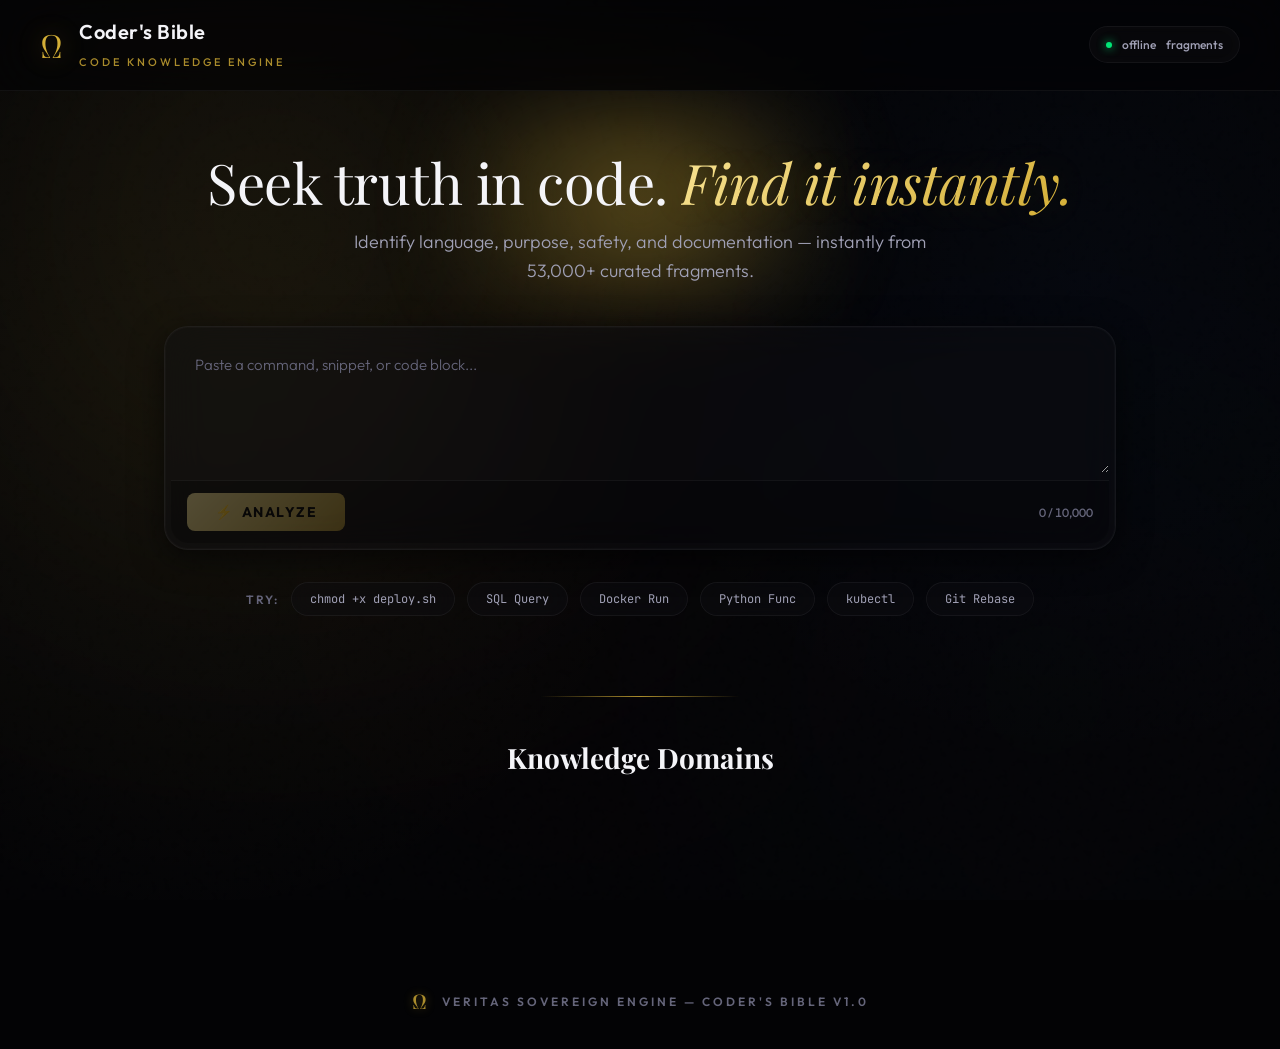
==== index.html @ c809b1ae "Initialize Coder's Bible repository" ====
<!DOCTYPE html>
<html lang="en">
<head>
    <meta charset="UTF-8">
    <meta name="viewport" content="width=device-width, initial-scale=1.0">
    <meta name="description" content="Coder's Bible — Paste any code, command, or snippet. Instantly identify what it is, what ecosystem it belongs to, and how to use it.">
    <title>Coder's Bible — Code Knowledge Engine</title>
    <link rel="preconnect" href="https://fonts.googleapis.com">
    <link rel="preconnect" href="https://fonts.gstatic.com" crossorigin>
    <link href="https://fonts.googleapis.com/css2?family=Inter:wght@300;400;500;600;700&family=Georgia&family=JetBrains+Mono:wght@400;500;600&display=swap" rel="stylesheet">
    <link rel="stylesheet" href="style.css">
</head>
<body>

    <!-- ─── Ambient Background ─── -->
    <div class="ambient-bg">
        <div class="ambient-orb orb-1"></div>
        <div class="ambient-orb orb-2"></div>
        <div class="ambient-orb orb-3"></div>
    </div>

    <!-- ─── Header ─── -->
    <header id="app-header">
        <div class="header-left">
            <span class="omega-mark">Ω</span>
            <div class="header-title">
                <h1>Coder's Bible</h1>
                <span class="header-subtitle">Code Knowledge Engine</span>
            </div>
        </div>
        <div class="header-right">
            <div id="stats-badge" class="stats-badge" title="Knowledge base status">
                <span class="stats-dot"></span>
                <span id="stats-count">—</span> fragments
            </div>
        </div>
    </header>

    <!-- ─── Main Content ─── -->
    <main id="app-main">

        <!-- ─── Hero / Paste Area ─── -->
        <section id="hero-section" class="hero-section">
            <div class="hero-glow"></div>
            <h2 class="hero-heading">Seek truth in code. <span class="gold-text">Find it instantly.</span></h2>
            <p class="hero-sub">Identify language, purpose, safety, and documentation — instantly from 53,000+ curated fragments.</p>

            <div class="input-container" id="input-container">
                <div class="input-glow"></div>
                <textarea
                    id="snippet-input"
                    class="snippet-input"
                    placeholder="Paste a command, snippet, or code block..."
                    spellcheck="false"
                    autocomplete="off"
                    rows="4"
                ></textarea>
                <div class="input-actions">
                    <button id="btn-analyze" class="btn-primary" disabled>
                        <span class="btn-icon">⚡</span>
                        <span class="btn-text">Analyze</span>
                    </button>
                    <button id="btn-clear" class="btn-ghost" style="display:none;">Clear</button>
                    <div id="char-count" class="char-count">0 / 10,000</div>
                </div>
            </div>

            <!-- Quick Examples -->
            <div class="quick-examples">
                <span class="examples-label">Try:</span>
                <button class="example-chip" data-snippet="chmod +x deploy.sh">chmod +x deploy.sh</button>
                <button class="example-chip" data-snippet="SELECT * FROM users WHERE active = 1 ORDER BY created_at DESC LIMIT 10;">SQL Query</button>
                <button class="example-chip" data-snippet="docker run -d --name nginx -p 80:80 -v /data:/usr/share/nginx/html nginx:alpine">Docker Run</button>
                <button class="example-chip" data-snippet="def fibonacci(n):&#10;    if n <= 1:&#10;        return n&#10;    return fibonacci(n-1) + fibonacci(n-2)">Python Func</button>
                <button class="example-chip" data-snippet="kubectl get pods -n production --sort-by='.status.startTime' -o wide">kubectl</button>
                <button class="example-chip" data-snippet="git rebase -i HEAD~5">Git Rebase</button>
            </div>
        </section>

        <!-- ─── Loading Indicator ─── -->
        <div id="loading-indicator" class="loading-indicator" style="display:none;">
            <div class="loading-spinner"></div>
            <span>Analyzing across 53,000+ fragments...</span>
        </div>

        <!-- ─── Results Panel ─── -->
        <section id="results-section" class="results-section" style="display:none;">

            <!-- Language Detection Card -->
            <div id="detection-card" class="result-card detection-card">
                <div class="card-header">
                    <div class="card-icon">🔍</div>
                    <h3>Identification</h3>
                </div>
                <div class="detection-body">
                    <div class="lang-badge-large" id="lang-badge">
                        <span class="lang-name" id="lang-name">—</span>
                        <span class="lang-confidence" id="lang-confidence">—%</span>
                    </div>
                    <div class="detection-meta">
                        <div id="input-preview" class="input-preview"></div>
                        <div id="alternatives" class="alternatives"></div>
                    </div>
                </div>
            </div>

            <!-- Safety Card -->
            <div id="safety-card" class="result-card safety-card">
                <div class="card-header">
                    <div class="card-icon" id="safety-icon">🛡️</div>
                    <h3>Safety Assessment</h3>
                </div>
                <div id="safety-body" class="safety-body"></div>
            </div>

            <!-- Keywords Card -->
            <div id="keywords-card" class="result-card keywords-card">
                <div class="card-header">
                    <div class="card-icon">🏷️</div>
                    <h3>Extracted Keywords</h3>
                </div>
                <div id="keywords-body" class="keywords-body"></div>
            </div>

            <!-- Bible Results -->
            <div id="bible-card" class="result-card bible-card">
                <div class="card-header">
                    <div class="card-icon">📖</div>
                    <h3>Bible References</h3>
                    <span id="result-count" class="result-count"></span>
                </div>
                <div id="bible-results" class="bible-results"></div>
            </div>

        </section>

        <!-- ─── Domain Browser ─── -->
        <section id="domains-section" class="domains-section">
            <h3 class="section-title">Knowledge Domains</h3>
            <div id="domains-grid" class="domains-grid"></div>
        </section>

    </main>

    <!-- ─── Footer ─── -->
    <footer id="app-footer">
        <span class="footer-omega">Ω</span>
        <span>VERITAS Sovereign Engine — Coder's Bible v1.0</span>
    </footer>

    <script src="app.js"></script>
</body>
</html>
---- style.css ----
/* ═══════════════════════════════════════════════════════════
   CODER'S BIBLE — Premium UI Redesign
   VERITAS Gold × Deep Obsidian with Glassmorphism
   ═══════════════════════════════════════════════════════════ */

@import url('https://fonts.googleapis.com/css2?family=Outfit:wght@300;400;500;600;700&family=Playfair+Display:ital,wght@0,400;0,600;1,400&family=JetBrains+Mono:wght@400;500&display=swap');

:root {
    --gold: #D4AF37;
    --gold-dim: #AA8C2C;
    --gold-glow: rgba(212, 175, 55, 0.4);
    --gold-bright: #F9E596;
    --obsidian: #030305;
    
    /* Glass surfaces */
    --surface-1: rgba(15, 15, 22, 0.4);
    --surface-2: rgba(22, 22, 32, 0.5);
    --surface-3: rgba(30, 30, 45, 0.6);
    --surface-4: rgba(40, 40, 60, 0.7);
    
    --border: rgba(212, 175, 55, 0.15);
    --border-hover: rgba(212, 175, 55, 0.4);
    --border-glass: rgba(255, 255, 255, 0.05);
    
    --text-primary: #F4F4F8;
    --text-secondary: #A0A0B5;
    --text-muted: #65657A;
    
    --danger: #FF4D4F;
    --danger-bg: rgba(255, 77, 79, 0.1);
    --safe: #00E676;
    --safe-bg: rgba(0, 230, 118, 0.1);
    --warning: #FFAB00;
    --info: #2979FF;
    
    --radius-sm: 8px;
    --radius-md: 14px;
    --radius-lg: 24px;
    --radius-xl: 32px;
    
    --font-sans: 'Outfit', -apple-system, sans-serif;
    --font-serif: 'Playfair Display', serif;
    --font-mono: 'JetBrains Mono', monospace;
    
    --shadow-sm: 0 4px 12px rgba(0,0,0,0.4);
    --shadow-md: 0 8px 32px rgba(0,0,0,0.6);
    --shadow-lg: 0 16px 64px rgba(0,0,0,0.8);
    --shadow-gold: 0 0 40px rgba(212, 175, 55, 0.15);
    
    --transition: 0.4s cubic-bezier(0.16, 1, 0.3, 1);
}

*, *::before, *::after { box-sizing: border-box; margin: 0; padding: 0; }

html {
    font-size: 16px;
    scroll-behavior: smooth;
    -webkit-font-smoothing: antialiased;
}

body {
    font-family: var(--font-sans);
    background: var(--obsidian);
    color: var(--text-primary);
    min-height: 100vh;
    overflow-x: hidden;
    line-height: 1.6;
    position: relative;
}

/* ─── Advanced Background ─── */
.ambient-bg {
    position: fixed;
    inset: 0;
    pointer-events: none;
    z-index: 0;
    overflow: hidden;
    background: 
        radial-gradient(circle at 15% 50%, rgba(212, 175, 55, 0.05), transparent 40%),
        radial-gradient(circle at 85% 30%, rgba(41, 121, 255, 0.03), transparent 40%);
}

.ambient-bg::after {
    content: '';
    position: absolute;
    inset: 0;
    background-image: url("data:image/svg+xml,%3Csvg viewBox='0 0 200 200' xmlns='http://www.w3.org/2000/svg'%3E%3Cfilter id='noiseFilter'%3E%3CfeTurbulence type='fractalNoise' baseFrequency='0.65' numOctaves='3' stitchTiles='stitch'/%3E%3C/filter%3E%3Crect width='100%25' height='100%25' filter='url(%23noiseFilter)' opacity='0.03'/%3E%3C/svg%3E");
    opacity: 0.4;
    mix-blend-mode: overlay;
}

.ambient-orb {
    position: absolute;
    border-radius: 50%;
    filter: blur(140px);
    opacity: 0.4;
    mix-blend-mode: screen;
}

.orb-1 {
    width: 80vw; height: 80vw;
    max-width: 800px; max-height: 800px;
    background: radial-gradient(circle, var(--gold-glow) 0%, transparent 60%);
    top: -20%; left: -10%;
    animation: drift 30s ease-in-out infinite alternate;
}

.orb-2 {
    width: 60vw; height: 60vw;
    max-width: 600px; max-height: 600px;
    background: radial-gradient(circle, rgba(41, 121, 255, 0.08) 0%, transparent 60%);
    bottom: -10%; right: -5%;
    animation: drift 40s ease-in-out infinite alternate-reverse;
}

.orb-3 {
    width: 40vw; height: 40vw;
    max-width: 400px; max-height: 400px;
    background: radial-gradient(circle, rgba(255, 77, 79, 0.05) 0%, transparent 60%);
    top: 40%; left: 30%;
    animation: drift 25s ease-in-out infinite alternate;
}

@keyframes drift {
    0% { transform: translate(0, 0) scale(1); }
    100% { transform: translate(5%, 5%) scale(1.1); }
}

/* ─── Header ─── */
header {
    position: sticky;
    top: 0;
    z-index: 100;
    display: flex;
    align-items: center;
    justify-content: space-between;
    padding: 16px 40px;
    background: rgba(3, 3, 5, 0.7);
    backdrop-filter: blur(30px) saturate(1.5);
    border-bottom: 1px solid var(--border-glass);
}

.header-left {
    display: flex;
    align-items: center;
    gap: 16px;
}

.omega-mark {
    font-family: var(--font-serif);
    font-size: 32px;
    color: var(--gold);
    text-shadow: 0 0 24px var(--gold-glow);
    line-height: 1;
}

.header-title h1 {
    font-family: var(--font-sans);
    font-size: 20px;
    font-weight: 600;
    color: var(--text-primary);
    letter-spacing: 0.5px;
}

.header-subtitle {
    font-size: 11px;
    color: var(--gold-dim);
    text-transform: uppercase;
    letter-spacing: 3px;
    font-weight: 500;
}

.stats-badge {
    display: flex;
    align-items: center;
    gap: 10px;
    padding: 8px 16px;
    background: var(--surface-1);
    border: 1px solid var(--border-glass);
    border-radius: 100px;
    font-size: 12px;
    font-weight: 500;
    color: var(--text-secondary);
    backdrop-filter: blur(10px);
    box-shadow: inset 0 0 20px rgba(255,255,255,0.02);
}

.stats-dot {
    width: 6px; height: 6px;
    border-radius: 50%;
    background: var(--safe);
    box-shadow: 0 0 10px var(--safe);
    animation: pulse-dot 2s ease-in-out infinite;
}

@keyframes pulse-dot {
    0%, 100% { opacity: 1; transform: scale(1); }
    50% { opacity: 0.5; transform: scale(0.8); }
}

/* ─── Main ─── */
main {
    position: relative;
    z-index: 1;
    max-width: 1000px;
    margin: 0 auto;
    padding: 60px 24px 100px;
}

/* ─── Hero Section ─── */
.hero-section {
    position: relative;
    text-align: center;
    margin-bottom: 60px;
}

.hero-glow {
    position: absolute;
    top: -50px; left: 50%;
    transform: translateX(-50%);
    width: 60%; height: 200px;
    background: radial-gradient(circle, var(--gold-glow) 0%, transparent 70%);
    filter: blur(40px);
    z-index: -1;
    pointer-events: none;
}

.hero-heading {
    font-family: var(--font-serif);
    font-size: 56px;
    font-weight: 400;
    color: var(--text-primary);
    margin-bottom: 16px;
    line-height: 1.1;
    letter-spacing: -0.5px;
}

.gold-text {
    background: linear-gradient(135deg, var(--gold-bright), var(--gold));
    -webkit-background-clip: text;
    -webkit-text-fill-color: transparent;
    text-shadow: 0 0 40px rgba(212, 175, 55, 0.2);
    font-style: italic;
}

.hero-sub {
    font-size: 18px;
    color: var(--text-secondary);
    max-width: 600px;
    margin: 0 auto 40px;
    line-height: 1.6;
    font-weight: 300;
}

/* ─── Input Container ─── */
.input-container {
    position: relative;
    background: var(--surface-1);
    backdrop-filter: blur(20px);
    border: 1px solid var(--border-glass);
    border-radius: var(--radius-lg);
    padding: 6px;
    transition: all var(--transition);
    box-shadow: var(--shadow-md), inset 0 0 0 1px rgba(255,255,255,0.02);
    z-index: 10;
}

.input-glow {
    position: absolute;
    inset: -2px;
    background: linear-gradient(135deg, var(--gold-glow), transparent, rgba(41, 121, 255, 0.2));
    border-radius: calc(var(--radius-lg) + 2px);
    z-index: -1;
    opacity: 0;
    transition: opacity var(--transition);
    filter: blur(10px);
}

.input-container:focus-within .input-glow {
    opacity: 1;
}

.input-container:focus-within {
    border-color: var(--gold);
    box-shadow: var(--shadow-gold), 0 10px 40px rgba(0,0,0,0.5);
    transform: translateY(-2px);
}

.snippet-input {
    width: 100%;
    min-height: 140px;
    max-height: 400px;
    padding: 20px 24px;
    background: transparent;
    border: none;
    outline: none;
    color: var(--text-primary);
    font-family: var(--font-mono);
    font-size: 15px;
    line-height: 1.6;
    resize: vertical;
}

.snippet-input::placeholder {
    color: var(--text-muted);
    font-family: var(--font-sans);
    font-weight: 300;
}

.input-actions {
    display: flex;
    align-items: center;
    gap: 12px;
    padding: 12px 16px;
    border-top: 1px solid var(--border-glass);
    background: rgba(0,0,0,0.2);
    border-bottom-left-radius: calc(var(--radius-lg) - 6px);
    border-bottom-right-radius: calc(var(--radius-lg) - 6px);
}

.btn-primary {
    display: flex;
    align-items: center;
    gap: 8px;
    padding: 10px 28px;
    background: linear-gradient(135deg, var(--gold-bright), var(--gold-dim));
    color: #000;
    border: none;
    border-radius: var(--radius-sm);
    font-family: var(--font-sans);
    font-size: 14px;
    font-weight: 700;
    cursor: pointer;
    transition: all var(--transition);
    text-transform: uppercase;
    letter-spacing: 1.5px;
    box-shadow: 0 4px 16px rgba(212, 175, 55, 0.3);
}

.btn-primary:hover:not(:disabled) {
    transform: translateY(-2px);
    box-shadow: 0 8px 24px rgba(212, 175, 55, 0.5);
    filter: brightness(1.1);
}

.btn-primary:active:not(:disabled) { transform: translateY(0); }
.btn-primary:disabled { opacity: 0.3; cursor: not-allowed; box-shadow: none; }

.btn-ghost {
    padding: 10px 20px;
    background: transparent;
    color: var(--text-secondary);
    border: 1px solid var(--border-glass);
    border-radius: var(--radius-sm);
    font-family: var(--font-sans);
    font-size: 13px;
    font-weight: 500;
    cursor: pointer;
    transition: all var(--transition);
}

.btn-ghost:hover {
    background: var(--surface-3);
    color: var(--text-primary);
    border-color: var(--border);
}

.char-count {
    margin-left: auto;
    font-size: 12px;
    color: var(--text-muted);
    font-variant-numeric: tabular-nums;
    font-weight: 500;
}

/* ─── Quick Examples ─── */
.quick-examples {
    display: flex;
    align-items: center;
    flex-wrap: wrap;
    gap: 12px;
    margin-top: 32px;
    justify-content: center;
}

.examples-label {
    font-size: 12px;
    color: var(--text-muted);
    text-transform: uppercase;
    letter-spacing: 2px;
    font-weight: 600;
}

.example-chip {
    padding: 8px 18px;
    background: var(--surface-1);
    backdrop-filter: blur(10px);
    border: 1px solid var(--border-glass);
    border-radius: 100px;
    color: var(--text-secondary);
    font-family: var(--font-mono);
    font-size: 12px;
    cursor: pointer;
    transition: all var(--transition);
}

.example-chip:hover {
    border-color: var(--gold);
    color: var(--gold-bright);
    background: rgba(212, 175, 55, 0.1);
    transform: translateY(-2px);
    box-shadow: 0 4px 12px rgba(212, 175, 55, 0.15);
}

/* ─── Loading ─── */
.loading-indicator {
    display: flex;
    flex-direction: column;
    align-items: center;
    justify-content: center;
    gap: 16px;
    padding: 40px;
    color: var(--gold);
    font-size: 14px;
    font-weight: 500;
    letter-spacing: 1px;
    animation: pulse 2s infinite;
}

.loading-spinner {
    width: 32px; height: 32px;
    border: 3px solid rgba(212, 175, 55, 0.2);
    border-top-color: var(--gold-bright);
    border-radius: 50%;
    animation: spin 1s cubic-bezier(0.6, 0.2, 0.4, 0.8) infinite;
}

@keyframes spin { to { transform: rotate(360deg); } }
@keyframes pulse { 50% { opacity: 0.6; } }

/* ─── Result Cards ─── */
.results-section {
    display: flex;
    flex-direction: column;
    gap: 24px;
    animation: fadeSlideUp 0.6s cubic-bezier(0.16, 1, 0.3, 1) forwards;
}

@keyframes fadeSlideUp {
    from { opacity: 0; transform: translateY(40px); }
    to { opacity: 1; transform: translateY(0); }
}

.result-card {
    background: var(--surface-1);
    backdrop-filter: blur(20px);
    border: 1px solid var(--border-glass);
    border-radius: var(--radius-lg);
    overflow: hidden;
    transition: all var(--transition);
    box-shadow: var(--shadow-sm);
}

.result-card:hover { 
    border-color: var(--border);
    box-shadow: var(--shadow-md);
    transform: translateY(-2px);
}

.card-header {
    display: flex;
    align-items: center;
    gap: 12px;
    padding: 16px 24px;
    background: rgba(0,0,0,0.2);
    border-bottom: 1px solid var(--border-glass);
}

.card-icon { font-size: 18px; }

.card-header h3 {
    font-family: var(--font-sans);
    font-size: 14px;
    font-weight: 700;
    color: var(--text-primary);
    text-transform: uppercase;
    letter-spacing: 1.5px;
}

/* ─── Detection Card ─── */
.detection-body {
    display: flex;
    align-items: center;
    gap: 32px;
    padding: 24px;
}

.lang-badge-large {
    display: flex;
    flex-direction: column;
    align-items: center;
    justify-content: center;
    gap: 8px;
    padding: 32px;
    border-radius: var(--radius-md);
    background: linear-gradient(180deg, rgba(255,255,255,0.03), transparent);
    border: 1px solid var(--border-glass);
    min-width: 160px;
    box-shadow: inset 0 1px 0 rgba(255,255,255,0.05);
}

.lang-name {
    font-family: var(--font-sans);
    font-size: 28px;
    font-weight: 800;
    color: var(--gold-bright);
    text-shadow: 0 0 20px var(--gold-glow);
    line-height: 1;
}

.lang-confidence {
    font-size: 13px;
    color: var(--text-secondary);
    font-weight: 500;
    text-transform: uppercase;
    letter-spacing: 1px;
}

.detection-meta { flex: 1; min-width: 0; }

.input-preview {
    font-family: var(--font-mono);
    font-size: 13px;
    color: var(--text-secondary);
    background: rgba(0,0,0,0.4);
    padding: 16px;
    border-radius: var(--radius-sm);
    overflow: hidden;
    text-overflow: ellipsis;
    white-space: nowrap;
    margin-bottom: 16px;
    border: 1px solid var(--border-glass);
    box-shadow: inset 0 2px 10px rgba(0,0,0,0.5);
}

.alternatives {
    display: flex;
    gap: 8px;
    flex-wrap: wrap;
}

.alt-badge {
    display: inline-flex;
    align-items: center;
    gap: 6px;
    padding: 6px 14px;
    border-radius: 100px;
    background: var(--surface-3);
    font-size: 12px;
    font-weight: 500;
    color: var(--text-secondary);
    border: 1px solid var(--border-glass);
}

/* ─── Safety Card ─── */
.safety-body { padding: 24px; }

.safety-status {
    display: flex;
    align-items: center;
    gap: 12px;
    padding: 16px 20px;
    border-radius: var(--radius-md);
    font-size: 15px;
    font-weight: 600;
    letter-spacing: 0.5px;
}

.safety-status.safe {
    background: var(--safe-bg);
    color: var(--safe);
    border: 1px solid rgba(0, 230, 118, 0.2);
    box-shadow: 0 0 20px rgba(0, 230, 118, 0.1);
}

.safety-status.danger {
    background: var(--danger-bg);
    color: var(--danger);
    border: 1px solid rgba(255, 77, 79, 0.2);
    box-shadow: 0 0 20px rgba(255, 77, 79, 0.1);
}

.safety-status.neutral {
    background: var(--surface-2);
    color: var(--text-primary);
    border: 1px solid var(--border-glass);
}

.safety-warnings {
    margin-top: 16px;
    display: flex;
    flex-direction: column;
    gap: 8px;
}

.warning-item {
    display: flex;
    align-items: flex-start;
    gap: 12px;
    padding: 12px 16px;
    background: rgba(255, 77, 79, 0.05);
    border-radius: var(--radius-sm);
    font-size: 14px;
    color: #ff8f8f;
    border-left: 4px solid var(--danger);
}

/* ─── Keywords Card ─── */
.keywords-body {
    padding: 24px;
    display: flex;
    flex-wrap: wrap;
    gap: 10px;
}

.keyword-tag {
    padding: 6px 16px;
    border-radius: 100px;
    background: rgba(212, 175, 55, 0.05);
    border: 1px solid var(--border);
    font-family: var(--font-mono);
    font-size: 13px;
    color: var(--gold-bright);
    transition: all var(--transition);
}

.keyword-tag:hover {
    background: var(--gold);
    color: #000;
    box-shadow: 0 0 15px var(--gold-glow);
    transform: scale(1.05);
}

/* ─── Bible Results ─── */
.result-count {
    margin-left: auto;
    font-size: 13px;
    color: var(--gold-dim);
    font-weight: 600;
    background: rgba(212, 175, 55, 0.1);
    padding: 4px 12px;
    border-radius: 100px;
}

.bible-results {
    display: flex;
    flex-direction: column;
}

.bible-item {
    display: flex;
    flex-direction: column;
    gap: 10px;
    padding: 20px 24px;
    border-bottom: 1px solid var(--border-glass);
    transition: background var(--transition);
}

.bible-item:last-child { border-bottom: none; }
.bible-item:hover { background: rgba(255,255,255,0.02); }

.bible-item-header {
    display: flex;
    align-items: center;
    gap: 12px;
}

.bible-source {
    font-family: var(--font-mono);
    font-size: 13px;
    color: var(--gold-bright);
    font-weight: 500;
    overflow: hidden;
    text-overflow: ellipsis;
    white-space: nowrap;
    max-width: 500px;
}

.bible-tier {
    padding: 2px 10px;
    border-radius: 100px;
    font-size: 11px;
    font-weight: 800;
    text-transform: uppercase;
    letter-spacing: 1px;
}

.tier-A { background: rgba(0, 230, 118, 0.15); color: var(--safe); box-shadow: 0 0 10px rgba(0,230,118,0.1); }
.tier-B { background: rgba(41, 121, 255, 0.15); color: var(--info); }
.tier-C { background: rgba(255, 171, 0, 0.15); color: var(--warning); }
.tier-D { background: rgba(255, 77, 79, 0.15); color: var(--danger); }

.bible-content {
    font-family: var(--font-mono);
    font-size: 13px;
    color: var(--text-secondary);
    line-height: 1.6;
    background: rgba(0,0,0,0.3);
    padding: 16px;
    border-radius: var(--radius-sm);
    border: 1px solid var(--border-glass);
}

.bible-relevance {
    font-size: 12px;
    color: var(--text-muted);
    font-variant-numeric: tabular-nums;
    font-weight: 600;
    margin-left: auto;
}

/* ─── Domains Section ─── */
.domains-section {
    margin-top: 80px;
    padding-top: 40px;
    position: relative;
}

.domains-section::before {
    content: '';
    position: absolute;
    top: 0; left: 50%;
    transform: translateX(-50%);
    width: 200px; height: 1px;
    background: linear-gradient(90deg, transparent, var(--gold-dim), transparent);
}

.section-title {
    font-family: var(--font-serif);
    font-size: 28px;
    color: var(--text-primary);
    margin-bottom: 32px;
    text-align: center;
}

.domains-grid {
    display: grid;
    grid-template-columns: repeat(auto-fill, minmax(180px, 1fr));
    gap: 16px;
}

.domain-card {
    display: flex;
    align-items: center;
    gap: 12px;
    padding: 16px 20px;
    background: var(--surface-1);
    backdrop-filter: blur(10px);
    border: 1px solid var(--border-glass);
    border-radius: var(--radius-md);
    cursor: pointer;
    transition: all var(--transition);
}

.domain-card:hover {
    border-color: var(--gold-dim);
    transform: translateY(-4px) scale(1.02);
    box-shadow: 0 10px 20px rgba(0,0,0,0.5), inset 0 0 0 1px rgba(212,175,55,0.1);
    background: var(--surface-2);
}

.domain-dot {
    width: 10px; height: 10px;
    border-radius: 50%;
    flex-shrink: 0;
}

.domain-name {
    font-size: 14px;
    font-weight: 600;
    color: var(--text-primary);
}

.domain-count {
    margin-left: auto;
    font-size: 12px;
    color: var(--text-muted);
    font-variant-numeric: tabular-nums;
    font-weight: 500;
}

/* ─── Footer ─── */
footer {
    display: flex;
    align-items: center;
    justify-content: center;
    gap: 12px;
    padding: 32px;
    color: var(--text-muted);
    font-size: 12px;
    text-transform: uppercase;
    letter-spacing: 3px;
    font-weight: 600;
    margin-top: 40px;
}

.footer-omega {
    font-family: var(--font-serif);
    font-size: 20px;
    color: var(--gold-dim);
    text-shadow: 0 0 10px var(--gold-glow);
}

/* ─── Responsive ─── */
@media (max-width: 768px) {
    main { padding: 40px 16px 80px; }
    .hero-heading { font-size: 40px; }
    .detection-body { flex-direction: column; text-align: center; }
    .domains-grid { grid-template-columns: repeat(auto-fill, minmax(140px, 1fr)); }
    header { padding: 16px 24px; }
}

/* ─── Scrollbar ─── */
::-webkit-scrollbar { width: 8px; }
::-webkit-scrollbar-track { background: var(--obsidian); }
::-webkit-scrollbar-thumb {
    background: var(--surface-4);
    border-radius: 4px;
}
::-webkit-scrollbar-thumb:hover { background: var(--gold-dim); }

/* ─── Selection ─── */
::selection {
    background: rgba(212, 175, 55, 0.3);
    color: #fff;
}
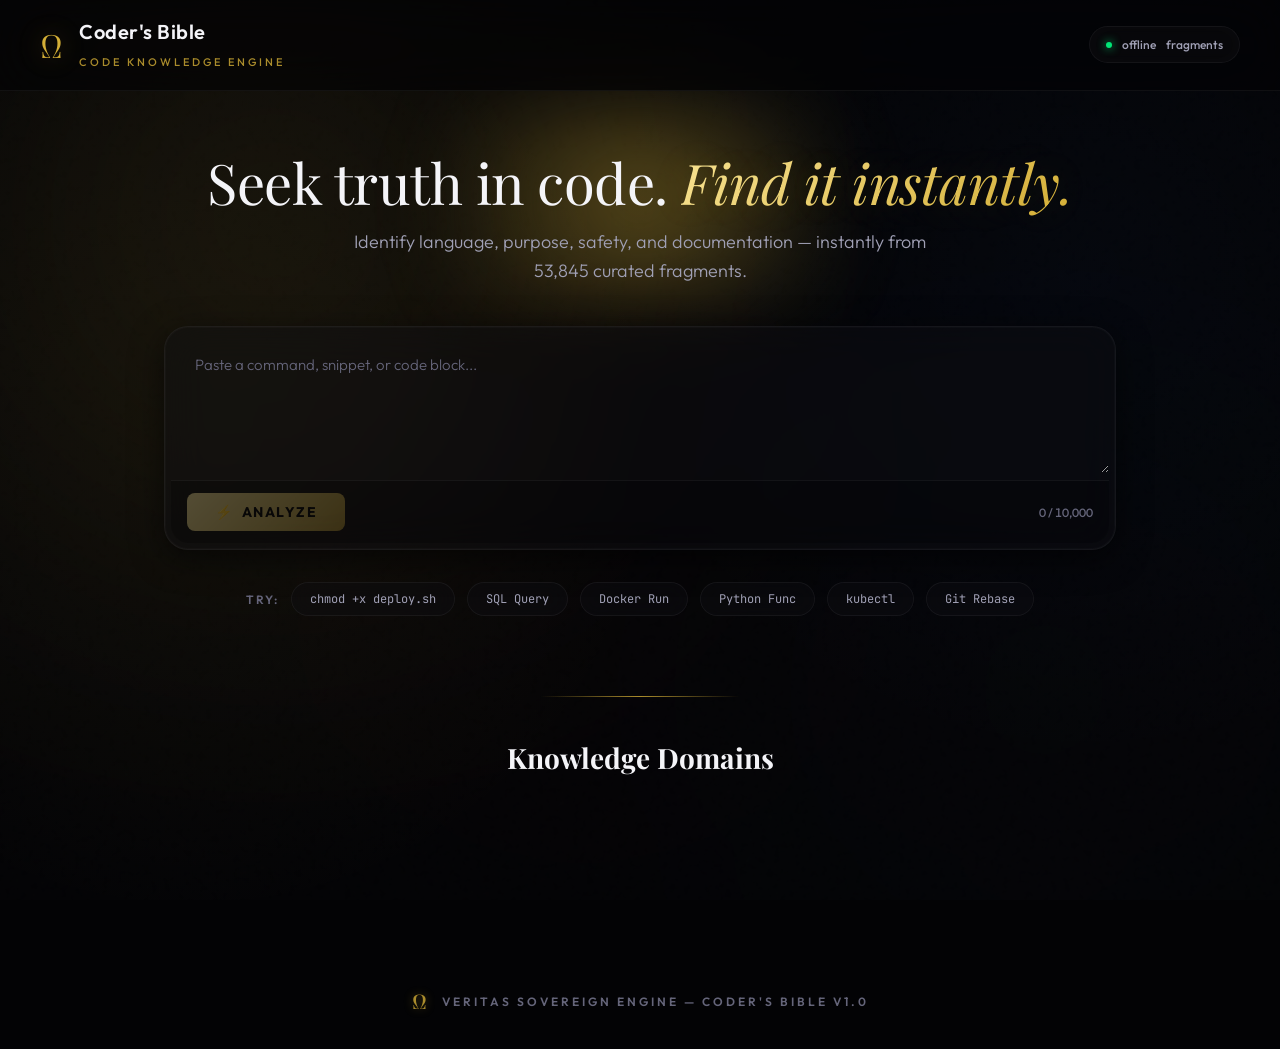
==== commit 04e8f365: "Hydrate Terraform, SQL, Swift, Bash, Git data" ====
--- a/index.html
+++ b/index.html
@@ -43,7 +43,7 @@
         <section id="hero-section" class="hero-section">
             <div class="hero-glow"></div>
             <h2 class="hero-heading">Seek truth in code. <span class="gold-text">Find it instantly.</span></h2>
-            <p class="hero-sub">Identify language, purpose, safety, and documentation — instantly from 53,000+ curated fragments.</p>
+            <p class="hero-sub">Identify language, purpose, safety, and documentation — instantly from 53,845 curated fragments.</p>
 
             <div class="input-container" id="input-container">
                 <div class="input-glow"></div>
@@ -80,7 +80,7 @@
         <!-- ─── Loading Indicator ─── -->
         <div id="loading-indicator" class="loading-indicator" style="display:none;">
             <div class="loading-spinner"></div>
-            <span>Analyzing across 53,000+ fragments...</span>
+            <span>Analyzing across 53,845 fragments...</span>
         </div>
 
         <!-- ─── Results Panel ─── -->
@@ -97,11 +97,21 @@
                         <span class="lang-name" id="lang-name">—</span>
                         <span class="lang-confidence" id="lang-confidence">—%</span>
                     </div>
+                    <div id="lang-reasoning" class="lang-reasoning" style="margin-top: 10px; font-size: 13px; color: var(--text-muted); padding-left: 10px; border-left: 2px solid var(--accent-gold);"></div>
                     <div class="detection-meta">
                         <div id="input-preview" class="input-preview"></div>
                         <div id="alternatives" class="alternatives"></div>
                     </div>
                 </div>
+            </div>
+
+            <!-- Breakdown Card -->
+            <div id="breakdown-card" class="result-card breakdown-card" style="display: none;">
+                <div class="card-header">
+                    <div class="card-icon">🧩</div>
+                    <h3>Semantic Decomposition</h3>
+                </div>
+                <div id="breakdown-body" class="breakdown-body" style="display: flex; flex-direction: column; gap: 8px;"></div>
             </div>
 
             <!-- Safety Card -->
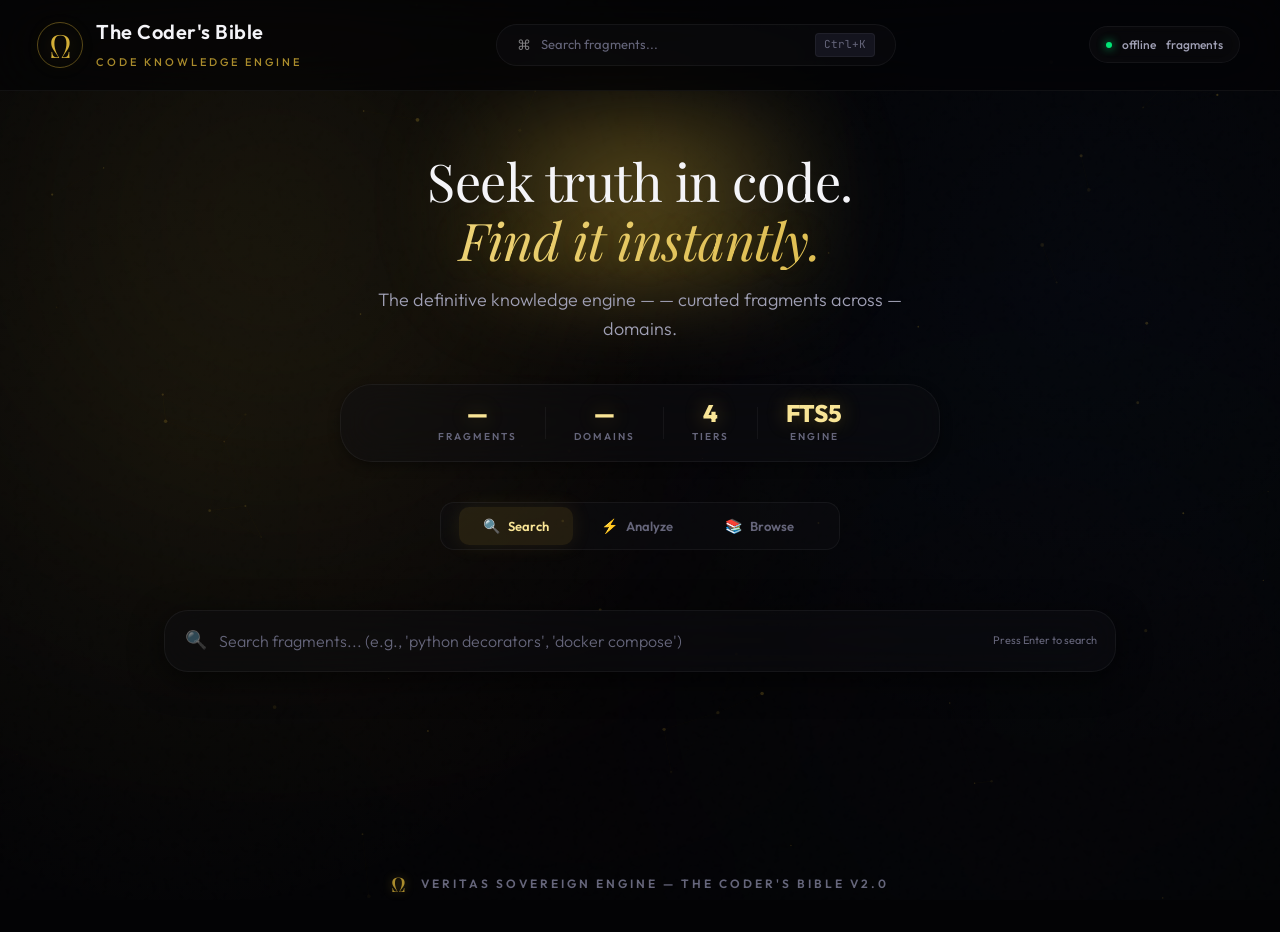
==== commit 09ea0486: "Auto-sync VERITAS session updates" ====
--- a/index.html
+++ b/index.html
@@ -3,14 +3,17 @@
 <head>
     <meta charset="UTF-8">
     <meta name="viewport" content="width=device-width, initial-scale=1.0">
-    <meta name="description" content="Coder's Bible — Paste any code, command, or snippet. Instantly identify what it is, what ecosystem it belongs to, and how to use it.">
-    <title>Coder's Bible — Code Knowledge Engine</title>
+    <meta name="description" content="The Coder's Bible — 67,000+ curated code fragments across 28 domains. Search, analyze, and explore the definitive developer knowledge engine.">
+    <title>The Coder's Bible — Code Knowledge Engine</title>
     <link rel="preconnect" href="https://fonts.googleapis.com">
     <link rel="preconnect" href="https://fonts.gstatic.com" crossorigin>
-    <link href="https://fonts.googleapis.com/css2?family=Inter:wght@300;400;500;600;700&family=Georgia&family=JetBrains+Mono:wght@400;500;600&display=swap" rel="stylesheet">
+    <link href="https://fonts.googleapis.com/css2?family=Inter:wght@300;400;500;600;700;800;900&family=Playfair+Display:ital,wght@0,400;0,600;0,700;1,400&family=JetBrains+Mono:wght@400;500;600&display=swap" rel="stylesheet">
     <link rel="stylesheet" href="style.css">
 </head>
 <body>
+
+    <!-- ─── Canvas Particle Background ─── -->
+    <canvas id="particle-canvas" class="particle-canvas"></canvas>
 
     <!-- ─── Ambient Background ─── -->
     <div class="ambient-bg">
@@ -22,10 +25,20 @@
     <!-- ─── Header ─── -->
     <header id="app-header">
         <div class="header-left">
-            <span class="omega-mark">Ω</span>
+            <div class="logo-mark" id="logo-mark">
+                <span class="omega-mark">Ω</span>
+                <div class="logo-ring"></div>
+            </div>
             <div class="header-title">
-                <h1>Coder's Bible</h1>
+                <h1>The Coder's Bible</h1>
                 <span class="header-subtitle">Code Knowledge Engine</span>
+            </div>
+        </div>
+        <div class="header-center">
+            <div class="command-trigger" id="cmd-trigger" title="Quick Search (Ctrl+K)">
+                <span class="cmd-icon">⌘</span>
+                <span class="cmd-text">Search fragments...</span>
+                <kbd class="cmd-kbd">Ctrl+K</kbd>
             </div>
         </div>
         <div class="header-right">
@@ -36,15 +49,98 @@
         </div>
     </header>
 
+    <!-- ─── Command Palette Modal ─── -->
+    <div id="cmd-palette" class="cmd-palette" style="display:none;">
+        <div class="cmd-overlay"></div>
+        <div class="cmd-dialog">
+            <div class="cmd-search-bar">
+                <span class="cmd-search-icon">🔍</span>
+                <input id="cmd-input" type="text" class="cmd-search-input" placeholder="Search across all domains..." autocomplete="off" spellcheck="false">
+                <kbd class="cmd-esc">ESC</kbd>
+            </div>
+            <div id="cmd-results" class="cmd-results">
+                <div class="cmd-empty">Type to search 67,000+ code fragments</div>
+            </div>
+        </div>
+    </div>
+
     <!-- ─── Main Content ─── -->
     <main id="app-main">
 
-        <!-- ─── Hero / Paste Area ─── -->
+        <!-- ─── Hero Section ─── -->
         <section id="hero-section" class="hero-section">
             <div class="hero-glow"></div>
-            <h2 class="hero-heading">Seek truth in code. <span class="gold-text">Find it instantly.</span></h2>
-            <p class="hero-sub">Identify language, purpose, safety, and documentation — instantly from 53,845 curated fragments.</p>
-
+            <h2 class="hero-heading">
+                <span class="hero-line-1">Seek truth in code.</span>
+                <span class="hero-line-2 gold-text">Find it instantly.</span>
+            </h2>
+            <p class="hero-sub">
+                The definitive knowledge engine — <span id="hero-frag-count" class="counter-animated">—</span> curated fragments across <span id="hero-domain-count" class="counter-animated">—</span> domains.
+            </p>
+
+            <!-- ─── Stats Ribbon ─── -->
+            <div class="stats-ribbon" id="stats-ribbon">
+                <div class="stat-cell">
+                    <span class="stat-value" id="stat-total">—</span>
+                    <span class="stat-label">Fragments</span>
+                </div>
+                <div class="stat-divider"></div>
+                <div class="stat-cell">
+                    <span class="stat-value" id="stat-domains">—</span>
+                    <span class="stat-label">Domains</span>
+                </div>
+                <div class="stat-divider"></div>
+                <div class="stat-cell">
+                    <span class="stat-value" id="stat-tiers">4</span>
+                    <span class="stat-label">Tiers</span>
+                </div>
+                <div class="stat-divider"></div>
+                <div class="stat-cell">
+                    <span class="stat-value">FTS5</span>
+                    <span class="stat-label">Engine</span>
+                </div>
+            </div>
+
+            <!-- ─── Tab Switcher ─── -->
+            <div class="tab-switcher" id="tab-switcher">
+                <button class="tab-btn active" data-tab="search" id="tab-search-btn">
+                    <span class="tab-icon">🔍</span> Search
+                </button>
+                <button class="tab-btn" data-tab="analyze" id="tab-analyze-btn">
+                    <span class="tab-icon">⚡</span> Analyze
+                </button>
+                <button class="tab-btn" data-tab="browse" id="tab-browse-btn">
+                    <span class="tab-icon">📚</span> Browse
+                </button>
+                <div class="tab-indicator" id="tab-indicator"></div>
+            </div>
+        </section>
+
+        <!-- ═══════ TAB: SEARCH ═══════ -->
+        <section id="tab-search" class="tab-panel active">
+            <div class="search-container" id="search-container">
+                <div class="search-glow"></div>
+                <div class="search-icon-wrap">🔍</div>
+                <input
+                    id="search-input"
+                    class="search-input"
+                    type="text"
+                    placeholder="Search fragments... (e.g., 'python decorators', 'docker compose')"
+                    autocomplete="off"
+                    spellcheck="false"
+                >
+                <div class="search-meta">
+                    <span id="search-result-count" class="search-count"></span>
+                    <span class="search-hint">Press Enter to search</span>
+                </div>
+            </div>
+
+            <!-- Live Results -->
+            <div id="search-results" class="search-results"></div>
+        </section>
+
+        <!-- ═══════ TAB: ANALYZE ═══════ -->
+        <section id="tab-analyze" class="tab-panel">
             <div class="input-container" id="input-container">
                 <div class="input-glow"></div>
                 <textarea
@@ -53,7 +149,7 @@
                     placeholder="Paste a command, snippet, or code block..."
                     spellcheck="false"
                     autocomplete="off"
-                    rows="4"
+                    rows="5"
                 ></textarea>
                 <div class="input-actions">
                     <button id="btn-analyze" class="btn-primary" disabled>
@@ -75,78 +171,84 @@
                 <button class="example-chip" data-snippet="kubectl get pods -n production --sort-by='.status.startTime' -o wide">kubectl</button>
                 <button class="example-chip" data-snippet="git rebase -i HEAD~5">Git Rebase</button>
             </div>
-        </section>
-
-        <!-- ─── Loading Indicator ─── -->
-        <div id="loading-indicator" class="loading-indicator" style="display:none;">
-            <div class="loading-spinner"></div>
-            <span>Analyzing across 53,845 fragments...</span>
-        </div>
-
-        <!-- ─── Results Panel ─── -->
-        <section id="results-section" class="results-section" style="display:none;">
-
-            <!-- Language Detection Card -->
-            <div id="detection-card" class="result-card detection-card">
-                <div class="card-header">
-                    <div class="card-icon">🔍</div>
-                    <h3>Identification</h3>
-                </div>
-                <div class="detection-body">
-                    <div class="lang-badge-large" id="lang-badge">
-                        <span class="lang-name" id="lang-name">—</span>
-                        <span class="lang-confidence" id="lang-confidence">—%</span>
-                    </div>
-                    <div id="lang-reasoning" class="lang-reasoning" style="margin-top: 10px; font-size: 13px; color: var(--text-muted); padding-left: 10px; border-left: 2px solid var(--accent-gold);"></div>
-                    <div class="detection-meta">
-                        <div id="input-preview" class="input-preview"></div>
-                        <div id="alternatives" class="alternatives"></div>
-                    </div>
-                </div>
-            </div>
-
-            <!-- Breakdown Card -->
-            <div id="breakdown-card" class="result-card breakdown-card" style="display: none;">
-                <div class="card-header">
-                    <div class="card-icon">🧩</div>
-                    <h3>Semantic Decomposition</h3>
-                </div>
-                <div id="breakdown-body" class="breakdown-body" style="display: flex; flex-direction: column; gap: 8px;"></div>
-            </div>
-
-            <!-- Safety Card -->
-            <div id="safety-card" class="result-card safety-card">
-                <div class="card-header">
-                    <div class="card-icon" id="safety-icon">🛡️</div>
-                    <h3>Safety Assessment</h3>
-                </div>
-                <div id="safety-body" class="safety-body"></div>
-            </div>
-
-            <!-- Keywords Card -->
-            <div id="keywords-card" class="result-card keywords-card">
-                <div class="card-header">
-                    <div class="card-icon">🏷️</div>
-                    <h3>Extracted Keywords</h3>
-                </div>
-                <div id="keywords-body" class="keywords-body"></div>
-            </div>
-
-            <!-- Bible Results -->
-            <div id="bible-card" class="result-card bible-card">
-                <div class="card-header">
-                    <div class="card-icon">📖</div>
-                    <h3>Bible References</h3>
-                    <span id="result-count" class="result-count"></span>
-                </div>
-                <div id="bible-results" class="bible-results"></div>
-            </div>
-
-        </section>
-
-        <!-- ─── Domain Browser ─── -->
-        <section id="domains-section" class="domains-section">
-            <h3 class="section-title">Knowledge Domains</h3>
+
+            <!-- ─── Loading Indicator ─── -->
+            <div id="loading-indicator" class="loading-indicator" style="display:none;">
+                <div class="loading-spinner"></div>
+                <span>Analyzing across <span id="loading-frag-count">—</span> fragments...</span>
+            </div>
+
+            <!-- ─── Results Panel ─── -->
+            <section id="results-section" class="results-section" style="display:none;">
+
+                <!-- Quick Understanding — instant clarity -->
+                <div id="quick-understanding" class="quick-understanding" style="display:none;"></div>
+
+                <!-- Language Detection Card -->
+                <div id="detection-card" class="result-card detection-card">
+                    <div class="card-header">
+                        <div class="card-icon">🔍</div>
+                        <h3>Identification</h3>
+                    </div>
+                    <div class="detection-body">
+                        <div class="lang-badge-large" id="lang-badge">
+                            <span class="lang-name" id="lang-name">—</span>
+                            <span class="lang-confidence" id="lang-confidence">—%</span>
+                        </div>
+                        <div id="lang-reasoning" class="lang-reasoning"></div>
+                        <div class="detection-meta">
+                            <div id="input-preview" class="input-preview"></div>
+                            <div id="alternatives" class="alternatives"></div>
+                        </div>
+                    </div>
+                </div>
+
+                <!-- Breakdown Card -->
+                <div id="breakdown-card" class="result-card breakdown-card" style="display: none;">
+                    <div class="card-header">
+                        <div class="card-icon">🧩</div>
+                        <h3>Semantic Decomposition</h3>
+                    </div>
+                    <div id="breakdown-body" class="breakdown-body"></div>
+                </div>
+
+                <!-- Safety Card -->
+                <div id="safety-card" class="result-card safety-card">
+                    <div class="card-header">
+                        <div class="card-icon" id="safety-icon">🛡️</div>
+                        <h3>Safety Assessment</h3>
+                    </div>
+                    <div id="safety-body" class="safety-body"></div>
+                </div>
+
+                <!-- Keywords Card -->
+                <div id="keywords-card" class="result-card keywords-card">
+                    <div class="card-header">
+                        <div class="card-icon">🏷️</div>
+                        <h3>Extracted Keywords</h3>
+                    </div>
+                    <div id="keywords-body" class="keywords-body"></div>
+                </div>
+
+                <!-- Bible Results -->
+                <div id="bible-card" class="result-card bible-card">
+                    <div class="card-header">
+                        <div class="card-icon">📖</div>
+                        <h3>Bible References</h3>
+                        <span id="result-count" class="result-count"></span>
+                    </div>
+                    <div id="bible-results" class="bible-results"></div>
+                </div>
+
+            </section>
+        </section>
+
+        <!-- ═══════ TAB: BROWSE ═══════ -->
+        <section id="tab-browse" class="tab-panel">
+            <div class="browse-header">
+                <h3 class="section-title">Knowledge Domains</h3>
+                <p class="browse-sub">Explore <span id="browse-count">28</span> curated domains of developer knowledge</p>
+            </div>
             <div id="domains-grid" class="domains-grid"></div>
         </section>
 
@@ -154,8 +256,10 @@
 
     <!-- ─── Footer ─── -->
     <footer id="app-footer">
-        <span class="footer-omega">Ω</span>
-        <span>VERITAS Sovereign Engine — Coder's Bible v1.0</span>
+        <div class="footer-inner">
+            <span class="footer-omega">Ω</span>
+            <span>VERITAS Sovereign Engine — The Coder's Bible v2.0</span>
+        </div>
     </footer>
 
     <script src="app.js"></script>
--- a/style.css
+++ b/style.css
@@ -834,3 +834,293 @@
     background: rgba(212, 175, 55, 0.3);
     color: #fff;
 }
+
+/* ─── Particle Canvas ─── */
+.particle-canvas { position:fixed; inset:0; z-index:0; pointer-events:none; opacity:0.4; }
+
+/* ─── Logo Mark ─── */
+.logo-mark { position:relative; width:40px; height:40px; display:flex; align-items:center; justify-content:center; flex-shrink:0; }
+.logo-ring { position:absolute; inset:-3px; border:1.5px solid var(--gold-glow); border-radius:50%; animation: spin 20s linear infinite; pointer-events:none; }
+.logo-omega { font-size:20px; line-height:1; display:flex; align-items:center; justify-content:center; width:100%; height:100%; }
+
+/* ─── Command Trigger ─── */
+.header-center { flex:1; display:flex; justify-content:center; }
+.command-trigger { display:flex; align-items:center; gap:10px; padding:8px 20px; background:var(--surface-1); border:1px solid var(--border-glass); border-radius:100px; cursor:pointer; transition:all var(--transition); max-width:400px; width:100%; }
+.command-trigger:hover { border-color:var(--gold-dim); background:var(--surface-2); }
+.cmd-icon { font-size:14px; opacity:0.5; }
+.cmd-text { font-size:13px; color:var(--text-muted); flex:1; }
+.cmd-kbd { font-family:var(--font-mono); font-size:11px; padding:2px 8px; background:var(--surface-3); border:1px solid var(--border-glass); border-radius:4px; color:var(--text-muted); }
+
+/* ─── Command Palette ─── */
+.cmd-palette { position:fixed; inset:0; z-index:9999; display:flex; align-items:flex-start; justify-content:center; padding-top:15vh; }
+.cmd-overlay { position:absolute; inset:0; background:rgba(0,0,0,0.7); backdrop-filter:blur(8px); }
+.cmd-dialog { position:relative; width:90%; max-width:640px; background:var(--surface-2); border:1px solid var(--border); border-radius:var(--radius-lg); overflow:hidden; box-shadow:var(--shadow-lg), var(--shadow-gold); animation:fadeSlideUp 0.2s ease; }
+.cmd-search-bar { display:flex; align-items:center; gap:12px; padding:16px 20px; border-bottom:1px solid var(--border-glass); }
+.cmd-search-icon { font-size:18px; opacity:0.6; }
+.cmd-search-input { flex:1; background:none; border:none; outline:none; color:var(--text-primary); font-family:var(--font-sans); font-size:16px; }
+.cmd-search-input::placeholder { color:var(--text-muted); }
+.cmd-esc { font-family:var(--font-mono); font-size:10px; padding:2px 6px; background:var(--surface-3); border:1px solid var(--border-glass); border-radius:4px; color:var(--text-muted); }
+.cmd-results { max-height:400px; overflow-y:auto; padding:8px; }
+.cmd-empty { padding:40px; text-align:center; color:var(--text-muted); font-size:13px; }
+.cmd-result-item { display:flex; flex-direction:column; gap:4px; padding:10px 14px; border-radius:var(--radius-sm); cursor:pointer; transition:background 0.15s; }
+.cmd-result-item:hover { background:rgba(212,175,55,0.08); }
+.cmd-result-source { font-family:var(--font-mono); font-size:12px; color:var(--gold-bright); }
+.cmd-result-content { font-size:13px; color:var(--text-secondary); line-height:1.4; overflow:hidden; text-overflow:ellipsis; white-space:nowrap; }
+
+/* ─── Stats Ribbon ─── */
+.stats-ribbon { display:flex; align-items:center; justify-content:center; gap:0; margin:32px auto 40px; padding:16px 32px; background:var(--surface-1); backdrop-filter:blur(20px); border:1px solid var(--border-glass); border-radius:var(--radius-xl); max-width:600px; box-shadow:var(--shadow-sm); }
+.stat-cell { display:flex; flex-direction:column; align-items:center; gap:4px; padding:0 28px; }
+.stat-value { font-family:var(--font-sans); font-size:24px; font-weight:800; color:var(--gold-bright); text-shadow:0 0 20px var(--gold-glow); line-height:1; }
+.stat-label { font-size:10px; color:var(--text-muted); text-transform:uppercase; letter-spacing:2px; font-weight:600; }
+.stat-divider { width:1px; height:32px; background:var(--border-glass); }
+
+/* ─── Tab Switcher ─── */
+.tab-switcher { display:flex; align-items:center; justify-content:center; gap:4px; padding:4px; background:var(--surface-1); border:1px solid var(--border-glass); border-radius:var(--radius-md); max-width:400px; margin:0 auto; position:relative; }
+.tab-btn { position:relative; z-index:1; display:flex; align-items:center; gap:8px; padding:10px 24px; background:none; border:none; color:var(--text-muted); font-family:var(--font-sans); font-size:13px; font-weight:600; cursor:pointer; border-radius:10px; transition:all 0.3s ease; }
+.tab-btn:hover { color:var(--text-secondary); }
+.tab-btn.active { color:var(--gold-bright); background:rgba(212,175,55,0.12); box-shadow:0 0 20px rgba(212,175,55,0.1); }
+.tab-icon { font-size:14px; }
+
+/* ─── Tab Panels ─── */
+.tab-panel { display:none; animation:fadeSlideUp 0.4s ease; margin-top:40px; }
+.tab-panel.active { display:block; }
+
+/* ─── Search Tab ─── */
+.search-container { position:relative; display:flex; align-items:center; gap:12px; padding:6px 6px 6px 20px; background:var(--surface-1); backdrop-filter:blur(20px); border:1px solid var(--border-glass); border-radius:var(--radius-lg); transition:all var(--transition); box-shadow:var(--shadow-md); }
+.search-container:focus-within { border-color:var(--gold); box-shadow:var(--shadow-gold), 0 10px 40px rgba(0,0,0,0.5); transform:translateY(-2px); }
+.search-container:focus-within .search-glow { opacity:1; }
+.search-glow { position:absolute; inset:-2px; background:linear-gradient(135deg, var(--gold-glow), transparent, rgba(41,121,255,0.2)); border-radius:calc(var(--radius-lg)+2px); z-index:-1; opacity:0; transition:opacity var(--transition); filter:blur(10px); }
+.search-icon-wrap { font-size:18px; opacity:0.5; flex-shrink:0; }
+.search-input { flex:1; background:none; border:none; outline:none; color:var(--text-primary); font-family:var(--font-sans); font-size:16px; padding:14px 0; }
+.search-input::placeholder { color:var(--text-muted); font-weight:300; }
+.search-meta { display:flex; align-items:center; gap:12px; padding-right:12px; flex-shrink:0; }
+.search-count { font-size:12px; color:var(--gold-dim); font-weight:600; font-variant-numeric:tabular-nums; }
+.search-hint { font-size:11px; color:var(--text-muted); }
+
+/* ─── Search Results ─── */
+.search-results { display:flex; flex-direction:column; gap:12px; margin-top:24px; }
+.search-result-card { background:var(--surface-1); backdrop-filter:blur(20px); border:1px solid var(--border-glass); border-radius:var(--radius-md); padding:16px 20px; transition:all var(--transition); cursor:default; }
+.search-result-card:hover { border-color:var(--border); transform:translateY(-2px); box-shadow:var(--shadow-md); }
+.search-result-header { display:flex; align-items:center; gap:10px; margin-bottom:8px; }
+.search-result-source { font-family:var(--font-mono); font-size:12px; color:var(--gold-bright); font-weight:500; overflow:hidden; text-overflow:ellipsis; white-space:nowrap; flex:1; }
+.search-result-tier { padding:2px 10px; border-radius:100px; font-size:10px; font-weight:800; text-transform:uppercase; letter-spacing:1px; }
+.search-result-body { font-family:var(--font-mono); font-size:13px; color:var(--text-secondary); line-height:1.6; background:rgba(0,0,0,0.3); padding:12px; border-radius:var(--radius-sm); border:1px solid var(--border-glass); white-space:pre-wrap; word-break:break-word; max-height:120px; overflow:hidden; }
+.search-loading { text-align:center; padding:40px; color:var(--gold-dim); font-size:13px; }
+.search-empty { text-align:center; padding:40px; color:var(--text-muted); font-size:13px; }
+.search-result-card.result-selected { border-color:var(--gold-bright); box-shadow:0 0 0 1px var(--gold-dim), var(--shadow-md); transform:translateY(-2px); }
+
+/* ─── Quick Insight Panel ─── */
+.search-insight {
+    display:flex;
+    align-items:flex-start;
+    gap:16px;
+    padding:20px 24px;
+    margin-bottom:20px;
+    background:linear-gradient(135deg, rgba(201,168,76,0.06) 0%, rgba(18,18,22,0.85) 100%);
+    border:1px solid rgba(201,168,76,0.18);
+    border-radius:var(--radius-md);
+    animation:insightReveal 0.5s cubic-bezier(0.16,1,0.3,1);
+    position:relative;
+    overflow:hidden;
+}
+.search-insight::before {
+    content:'';
+    position:absolute;
+    top:0; left:0;
+    width:3px; height:100%;
+    background:linear-gradient(180deg, var(--gold-bright), var(--gold-dim), transparent);
+    border-radius:3px 0 0 3px;
+}
+@keyframes insightReveal {
+    from { opacity:0; transform:translateY(-8px) scale(0.98); }
+    to { opacity:1; transform:translateY(0) scale(1); }
+}
+.insight-icon {
+    font-size:28px;
+    line-height:1;
+    flex-shrink:0;
+    padding-top:2px;
+    filter:drop-shadow(0 0 6px rgba(201,168,76,0.3));
+}
+.insight-body { flex:1; min-width:0; }
+.insight-title {
+    font-family:var(--font-serif);
+    font-size:11px;
+    font-weight:700;
+    text-transform:uppercase;
+    letter-spacing:2px;
+    color:var(--gold-bright);
+    margin-bottom:6px;
+}
+.insight-text {
+    font-family:var(--font-body);
+    font-size:14px;
+    line-height:1.65;
+    color:var(--text-secondary);
+}
+.insight-text strong {
+    color:var(--text-primary);
+    font-weight:600;
+}
+
+/* Results Section (Analyze) */
+.results-section { margin-top:24px; animation:fadeIn 0.4s ease; }
+@keyframes fadeIn { from { opacity:0; transform:translateY(10px); } to { opacity:1; transform:translateY(0); } }
+.result-count { font-family:var(--font-mono); font-size:11px; color:var(--gold-dim); padding:3px 10px; background:rgba(201,168,76,0.08); border-radius:100px; margin-left:auto; }
+.lang-name { font-family:var(--font-serif); font-size:22px; color:var(--text-primary); font-weight:500; }
+.lang-confidence { font-family:var(--font-mono); font-size:13px; color:var(--gold-bright); font-weight:700; padding:3px 10px; background:rgba(201,168,76,0.12); border-radius:100px; }
+.lang-reasoning { font-size:13px; color:var(--text-secondary); line-height:1.5; margin-top:8px; }
+.alt-badge { display:inline-block; padding:3px 10px; font-family:var(--font-mono); font-size:11px; color:var(--text-muted); background:var(--surface-2); border:1px solid var(--border-glass); border-radius:100px; margin:2px 4px 2px 0; }
+
+/* ─── Browse Tab ─── */
+.browse-header { text-align:center; margin-bottom:32px; }
+.browse-sub { font-size:14px; color:var(--text-muted); margin-top:8px; }
+
+/* ─── Hero Lines ─── */
+.hero-line-1, .hero-line-2 { display:block; }
+.hero-heading { font-family:var(--font-serif); font-size:52px; font-weight:400; color:var(--text-primary); margin-bottom:16px; line-height:1.15; letter-spacing:-0.5px; }
+
+/* ─── Footer ─── */
+.footer-inner { display:flex; align-items:center; justify-content:center; gap:12px; }
+
+/* ─── Counter Animation ─── */
+.counter-animated { font-variant-numeric:tabular-nums; }
+
+/* ─── Responsive Additions ─── */
+@media (max-width:768px) {
+    .command-trigger { display:none; }
+    .stats-ribbon { flex-wrap:wrap; gap:16px; padding:16px; }
+    .stat-divider { display:none; }
+    .stat-cell { padding:0 16px; }
+    .tab-switcher { max-width:100%; }
+    .tab-btn { padding:8px 16px; font-size:12px; }
+    .hero-heading { font-size:36px; }
+}
+
+/* ─── Domain Card Color Integration ─── */
+.domain-card { border-left:3px solid var(--domain-color, var(--gold-dim)); transition:all var(--transition); }
+.domain-card:hover { border-left-color:var(--domain-color, var(--gold-bright)); box-shadow:0 0 20px color-mix(in srgb, var(--domain-color, var(--gold)) 20%, transparent); }
+
+/* ─── Analyze Results Section ─── */
+.results-section { margin-top:32px; animation:fadeSlideUp 0.4s ease; }
+
+/* Language Badge */
+.lang-badge { display:flex; align-items:center; gap:16px; padding:20px 24px; background:var(--surface-1); border:1px solid var(--border-glass); border-radius:var(--radius-lg); margin-bottom:20px; }
+.lang-icon-lg { font-size:32px; }
+.lang-meta { flex:1; }
+.lang-name { font-size:22px; font-weight:700; color:var(--text-primary); }
+.lang-confidence { font-size:14px; color:var(--gold-bright); font-weight:600; margin-left:8px; }
+.lang-reasoning { font-size:13px; color:var(--text-muted); margin-top:4px; line-height:1.5; }
+
+/* Alternatives */
+.alternatives { display:flex; flex-wrap:wrap; gap:6px; margin-top:8px; }
+.alt-badge { padding:3px 10px; background:var(--surface-2); border:1px solid var(--border-glass); border-radius:100px; font-size:11px; color:var(--text-secondary); font-weight:600; }
+
+/* Input Preview */
+.input-preview { margin-top:12px; padding:10px 14px; background:rgba(0,0,0,0.3); border:1px solid var(--border-glass); border-radius:var(--radius-sm); overflow-x:auto; }
+.input-preview code { font-family:var(--font-mono); font-size:12px; color:var(--gold-dim); white-space:pre; }
+
+/* Result Cards — uses card-header/card-icon to match HTML */
+.result-card { background:var(--surface-1); border:1px solid var(--border-glass); border-radius:var(--radius-md); margin-bottom:16px; overflow:hidden; }
+.card-header { display:flex; align-items:center; gap:10px; padding:14px 20px; border-bottom:1px solid var(--border-glass); }
+.card-header h3 { font-size:14px; font-weight:700; color:var(--text-primary); margin:0; }
+.card-icon { font-size:16px; flex-shrink:0; }
+.detection-body { padding:16px 20px; }
+.detection-meta { display:flex; flex-direction:column; gap:12px; margin-top:12px; }
+.breakdown-body, .safety-body, .keywords-body, .bible-results { padding:16px 20px; }
+
+/* Language Badge Large */
+.lang-badge-large { display:flex; align-items:center; gap:12px; padding:16px 20px; border:2px solid var(--gold-dim); border-radius:var(--radius-lg); background:rgba(201,168,76,0.05); transition:all var(--transition); }
+
+/* Breakdown */
+.breakdown-line { display:flex; align-items:flex-start; gap:12px; padding:8px 0; border-bottom:1px solid rgba(255,255,255,0.03); }
+.breakdown-line:last-child { border-bottom:none; }
+.breakdown-line code { font-family:var(--font-mono); font-size:12px; color:var(--gold-dim); background:rgba(0,0,0,0.3); padding:2px 8px; border-radius:4px; white-space:nowrap; flex-shrink:0; }
+.breakdown-concept { font-size:13px; color:var(--text-secondary); line-height:1.5; }
+
+/* Safety */
+.safety-warning { padding:10px 14px; border-radius:var(--radius-sm); margin-bottom:8px; font-size:13px; line-height:1.5; }
+.safety-warning.danger { background:rgba(239,68,68,0.1); border:1px solid rgba(239,68,68,0.3); color:#fca5a5; }
+.safety-ok { padding:10px 14px; background:rgba(34,197,94,0.08); border:1px solid rgba(34,197,94,0.2); border-radius:var(--radius-sm); color:#86efac; font-size:13px; }
+.safety-caution { padding:10px 14px; background:rgba(234,179,8,0.08); border:1px solid rgba(234,179,8,0.2); border-radius:var(--radius-sm); color:#fde047; font-size:13px; }
+
+/* Keywords */
+.keyword-pill { display:inline-block; padding:4px 12px; margin:3px; background:rgba(212,175,55,0.1); border:1px solid rgba(212,175,55,0.25); border-radius:100px; font-family:var(--font-mono); font-size:11px; color:var(--gold-bright); font-weight:600; }
+
+/* Result Count */
+.result-count { font-size:12px; color:var(--text-muted); margin-left:auto; font-weight:600; }
+
+/* Loading Indicator */
+.loading-indicator { display:flex; align-items:center; justify-content:center; gap:12px; padding:40px; color:var(--gold-dim); font-size:14px; }
+
+/* Loading Spinner */
+.loading-spinner { width:20px; height:20px; border:2px solid var(--border-glass); border-top-color:var(--gold-bright); border-radius:50%; animation:spin 0.8s linear infinite; }
+
+/* Search Highlight */
+.search-result-body mark { background:rgba(201,168,76,0.3); color:var(--gold-bright); padding:1px 3px; border-radius:3px; font-weight:600; }
+
+/* Section Title */
+.section-title { font-family:var(--font-serif); font-size:28px; color:var(--text-primary); font-weight:400; margin:0; }
+
+/* Analyze Input Container */
+.input-container { position:relative; background:var(--surface-1); border:1px solid var(--gold-dim); border-radius:var(--radius-lg); padding:20px; transition:border-color var(--transition); }
+.input-container:focus-within { border-color:var(--gold-bright); }
+.input-glow { position:absolute; inset:-1px; border-radius:inherit; background:linear-gradient(135deg, rgba(201,168,76,0.15), transparent 50%); pointer-events:none; z-index:0; }
+.snippet-input { position:relative; z-index:1; width:100%; background:transparent; border:none; outline:none; color:var(--text-primary); font-family:var(--font-mono); font-size:14px; line-height:1.6; resize:vertical; min-height:80px; }
+.snippet-input::placeholder { color:var(--text-muted); }
+.input-actions { position:relative; z-index:1; display:flex; align-items:center; gap:12px; margin-top:12px; }
+.char-count { margin-left:auto; font-family:var(--font-mono); font-size:11px; color:var(--text-muted); }
+
+/* Quick Examples */
+.quick-examples { display:flex; align-items:center; flex-wrap:wrap; gap:8px; margin-top:20px; justify-content:center; }
+.examples-label { font-family:var(--font-mono); font-size:11px; color:var(--text-muted); text-transform:uppercase; letter-spacing:2px; }
+.example-chip { padding:6px 14px; background:var(--surface-2); border:1px solid var(--border-glass); border-radius:100px; font-family:var(--font-mono); font-size:11px; color:var(--text-secondary); cursor:pointer; transition:all var(--transition); }
+.example-chip:hover { border-color:var(--gold-dim); color:var(--gold-bright); background:rgba(201,168,76,0.08); }
+
+/* Primary Button */
+.btn-primary { display:inline-flex; align-items:center; gap:8px; padding:10px 24px; background:linear-gradient(135deg, var(--gold) 0%, var(--gold-bright) 100%); border:none; border-radius:var(--radius-sm); font-family:var(--font-sans); font-size:13px; font-weight:700; color:#0a0a0f; cursor:pointer; transition:all var(--transition); text-transform:uppercase; letter-spacing:1px; }
+.btn-primary:hover { filter:brightness(1.15); transform:translateY(-1px); }
+.btn-primary:disabled { opacity:0.4; cursor:not-allowed; transform:none; filter:none; }
+.btn-ghost { display:inline-flex; align-items:center; padding:8px 16px; background:transparent; border:1px solid var(--border-glass); border-radius:var(--radius-sm); font-family:var(--font-sans); font-size:12px; color:var(--text-muted); cursor:pointer; transition:all var(--transition); }
+.btn-ghost:hover { border-color:var(--gold-dim); color:var(--text-secondary); }
+
+/* ═══════════════════════════════════════════
+   Quick Understanding Panel
+   ═══════════════════════════════════════════ */
+.quick-understanding {
+    margin-bottom: 20px;
+}
+
+.qu-panel {
+    display: flex;
+    align-items: center;
+    gap: 14px;
+    padding: 16px 22px;
+    background: linear-gradient(135deg, rgba(212, 175, 55, 0.08) 0%, rgba(212, 175, 55, 0.03) 100%);
+    border: 1px solid rgba(212, 175, 55, 0.25);
+    border-radius: var(--radius-md);
+    backdrop-filter: blur(16px);
+    -webkit-backdrop-filter: blur(16px);
+    box-shadow: 0 0 24px rgba(212, 175, 55, 0.06), inset 0 1px 0 rgba(255, 255, 255, 0.04);
+    animation: quFadeIn 0.5s cubic-bezier(0.16, 1, 0.3, 1);
+}
+
+.qu-icon {
+    font-size: 20px;
+    flex-shrink: 0;
+    filter: drop-shadow(0 0 6px rgba(212, 175, 55, 0.4));
+}
+
+.qu-text {
+    font-family: var(--font-sans);
+    font-size: 14px;
+    font-weight: 500;
+    color: var(--gold-bright);
+    line-height: 1.5;
+    letter-spacing: 0.015em;
+}
+
+@keyframes quFadeIn {
+    from { opacity: 0; transform: translateY(-8px); }
+    to   { opacity: 1; transform: translateY(0); }
+}
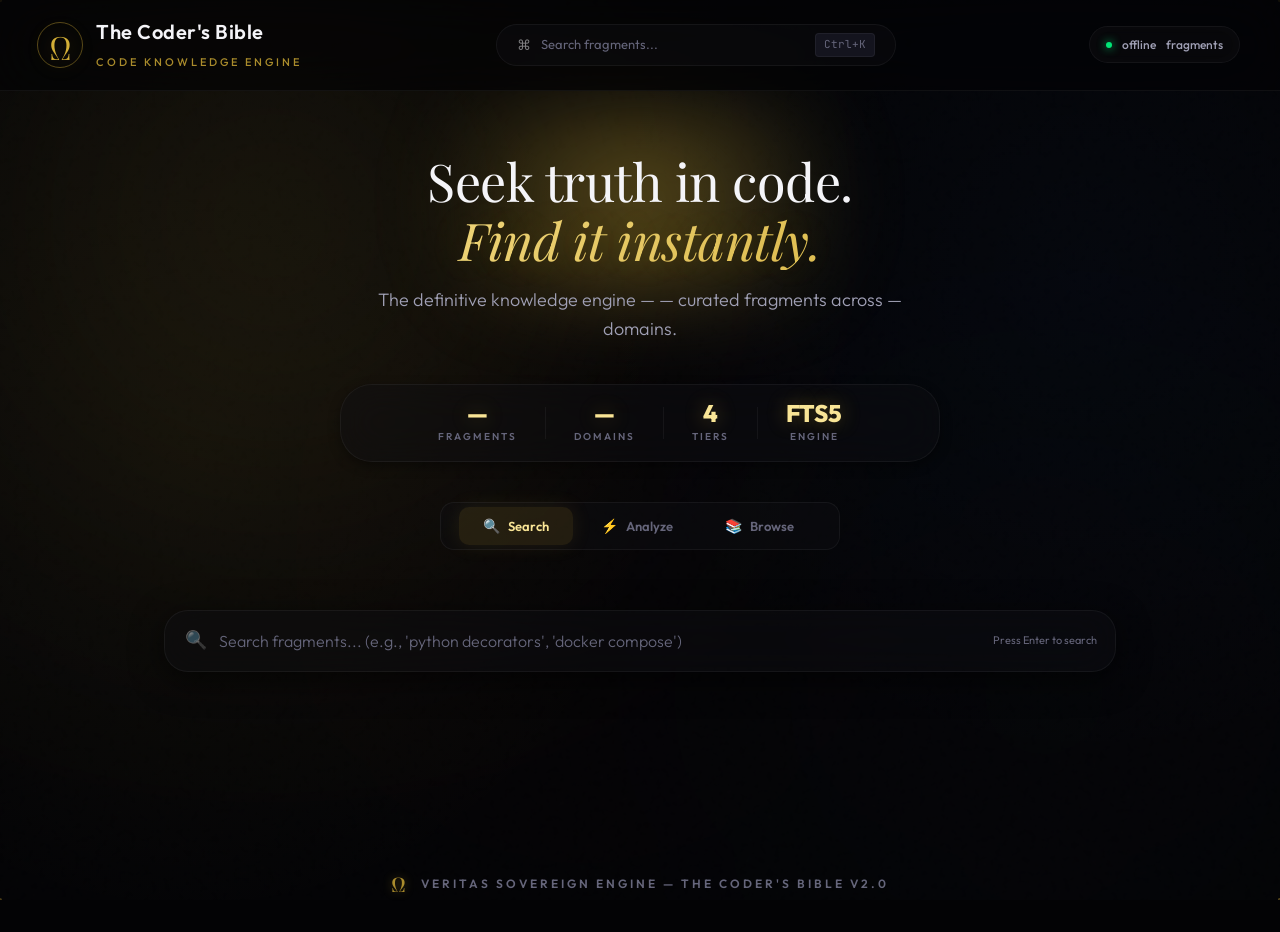
==== commit 671aac60: "feat: Enhanced human-readable explanation layer with At a Glance layout and Prerequisites" ====
--- a/index.html
+++ b/index.html
@@ -221,6 +221,9 @@
                     <div id="safety-body" class="safety-body"></div>
                 </div>
 
+                <!-- Prerequisites Panel -->
+                <div id="prerequisites" class="prerequisites-container" style="display:none;"></div>
+
                 <!-- Keywords Card -->
                 <div id="keywords-card" class="result-card keywords-card">
                     <div class="card-header">
--- a/style.css
+++ b/style.css
@@ -152,6 +152,7 @@
     color: var(--gold);
     text-shadow: 0 0 24px var(--gold-glow);
     line-height: 1;
+    transform: translateY(2px);
 }
 
 .header-title h1 {
@@ -787,6 +788,129 @@
     color: var(--text-muted);
     font-variant-numeric: tabular-nums;
     font-weight: 500;
+}
+
+/* ─── At a Glance Panel ─── */
+.qu-panel {
+    background: var(--surface-1);
+    backdrop-filter: blur(20px);
+    border: 1px solid var(--border-glass);
+    border-radius: var(--radius-md);
+    padding: 16px 20px;
+    margin-bottom: 24px;
+    box-shadow: var(--shadow-sm);
+}
+
+.qu-panel.qu-structured {
+    padding: 0;
+    overflow: hidden;
+}
+
+.qu-header {
+    display: flex;
+    align-items: center;
+    gap: 12px;
+    padding: 16px 24px;
+    background: rgba(0,0,0,0.2);
+    border-bottom: 1px solid var(--border-glass);
+}
+
+.qu-header .qu-icon {
+    font-size: 18px;
+    color: var(--gold);
+}
+
+.qu-header .qu-title {
+    font-family: var(--font-sans);
+    font-size: 14px;
+    font-weight: 700;
+    color: var(--gold-bright);
+    text-transform: uppercase;
+    letter-spacing: 1.5px;
+}
+
+.qu-grid {
+    display: flex;
+    flex-direction: column;
+}
+
+.qu-row {
+    display: flex;
+    border-bottom: 1px solid var(--border-glass);
+}
+
+.qu-row:last-child {
+    border-bottom: none;
+}
+
+.qu-label {
+    width: 100px;
+    padding: 16px 24px;
+    font-size: 11px;
+    font-weight: 800;
+    color: var(--text-muted);
+    text-transform: uppercase;
+    letter-spacing: 1.5px;
+    background: rgba(255,255,255,0.01);
+    border-right: 1px solid var(--border-glass);
+    display: flex;
+    align-items: center;
+}
+
+.qu-value {
+    padding: 16px 24px;
+    flex: 1;
+    font-size: 15px;
+    color: var(--text-primary);
+    line-height: 1.5;
+}
+
+/* ─── Prerequisites Panel ─── */
+.prerequisites-container {
+    margin-top: -12px;
+}
+
+.prereq-panel {
+    display: flex;
+    align-items: flex-start;
+    gap: 16px;
+    padding: 16px 24px;
+    background: rgba(212, 175, 55, 0.05);
+    border: 1px solid var(--border-glass);
+    border-radius: var(--radius-md);
+    box-shadow: inset 0 0 20px rgba(212, 175, 55, 0.02);
+}
+
+.prereq-label {
+    font-size: 12px;
+    font-weight: 700;
+    color: var(--gold-dim);
+    text-transform: uppercase;
+    letter-spacing: 1px;
+    margin-top: 4px;
+}
+
+.prereq-badges {
+    display: flex;
+    flex-wrap: wrap;
+    gap: 8px;
+}
+
+.prereq-badge {
+    background: rgba(0,0,0,0.4);
+    border: 1px solid rgba(212, 175, 55, 0.2);
+    color: var(--text-secondary);
+    font-family: var(--font-mono);
+    font-size: 12px;
+    padding: 4px 10px;
+    border-radius: 4px;
+    transition: all var(--transition);
+}
+
+.prereq-badge:hover {
+    color: var(--gold-bright);
+    border-color: var(--gold-dim);
+    box-shadow: 0 0 10px rgba(212, 175, 55, 0.1);
 }
 
 /* ─── Footer ─── */
